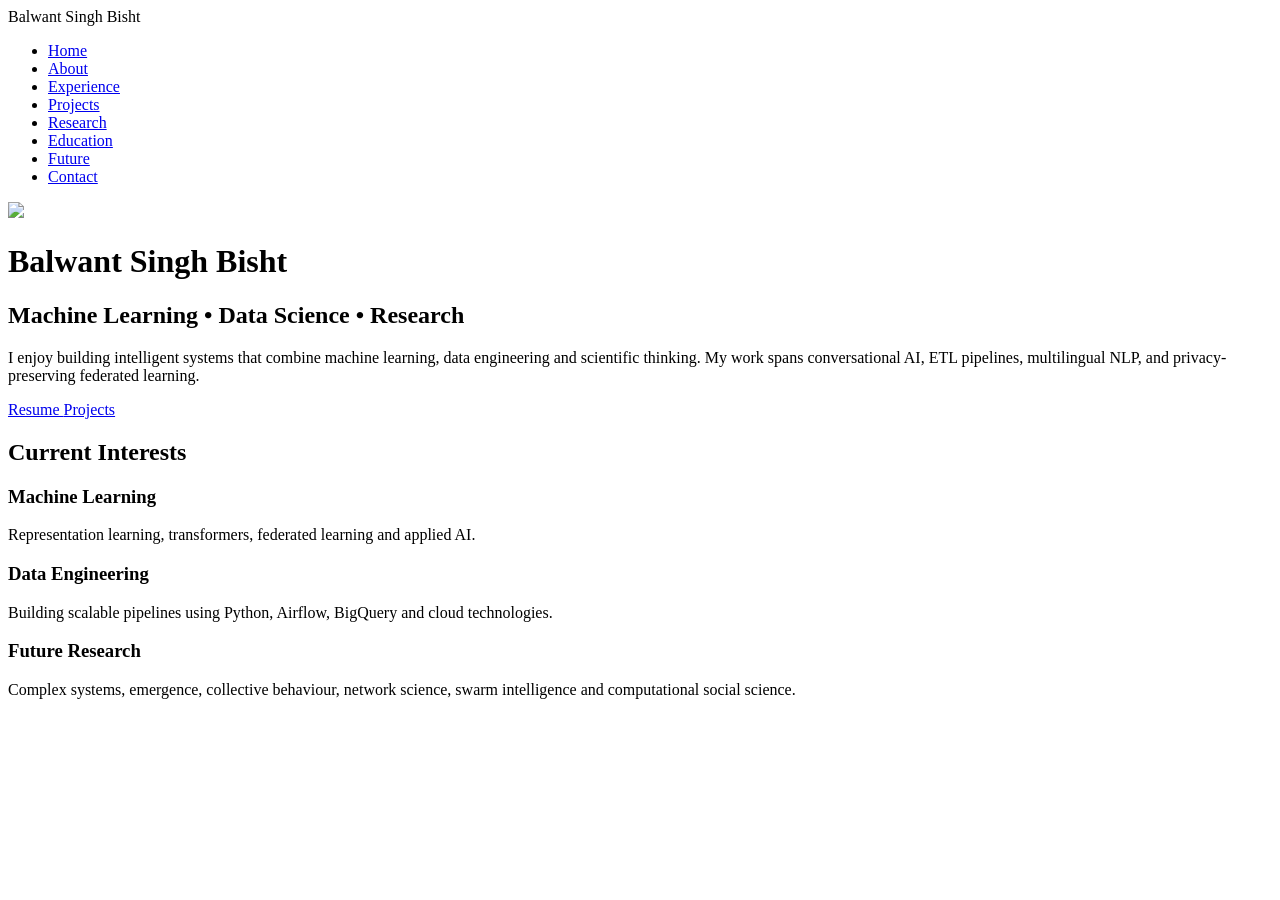
==== index.html @ 0a4e8324 "Update index.html" ====
<!DOCTYPE html>
<html lang="en">

<head>

<meta charset="UTF-8">
<meta name="viewport" content="width=device-width, initial-scale=1.0">

<title>Balwant Singh Bisht</title>

<link rel="stylesheet" href="css/style.css">

</head>

<body>

<nav>

<div class="logo">
Balwant Singh Bisht
</div>

<ul>

<li><a href="index.html">Home</a></li>

<li><a href="about.html">About</a></li>

<li><a href="experience.html">Experience</a></li>

<li><a href="projects.html">Projects</a></li>

<li><a href="publications.html">Research</a></li>

<li><a href="education.html">Education</a></li>

<li><a href="blog.html">Future</a></li>

<li><a href="contact.html">Contact</a></li>

</ul>

</nav>

<header class="hero">

<div class="hero-left">

<img src="images/profile.jpg">

</div>

<div class="hero-right">

<h1>Balwant Singh Bisht</h1>

<h2>
Machine Learning • Data Science • Research
</h2>

<p>

I enjoy building intelligent systems that combine machine learning,
data engineering and scientific thinking.
My work spans conversational AI, ETL pipelines, multilingual NLP,
and privacy-preserving federated learning.

</p>

<div class="buttons">

<a href="assets/resume.pdf" class="button">
Resume
</a>

<a href="projects.html" class="button secondary">
Projects
</a>

</div>

</div>

</header>

<section class="intro">

<h2>Current Interests</h2>

<div class="cards">

<div class="card">

<h3>Machine Learning</h3>

<p>

Representation learning, transformers,
federated learning and applied AI.

</p>

</div>

<div class="card">

<h3>Data Engineering</h3>

<p>

Building scalable pipelines using
Python, Airflow, BigQuery and cloud technologies.

</p>

</div>

<div class="card">

<h3>Future Research</h3>

<p>

Complex systems, emergence,
collective behaviour,
network science,
swarm intelligence
and computational social science.

</p>

</div>

</div>

</section>

</body>

</html>
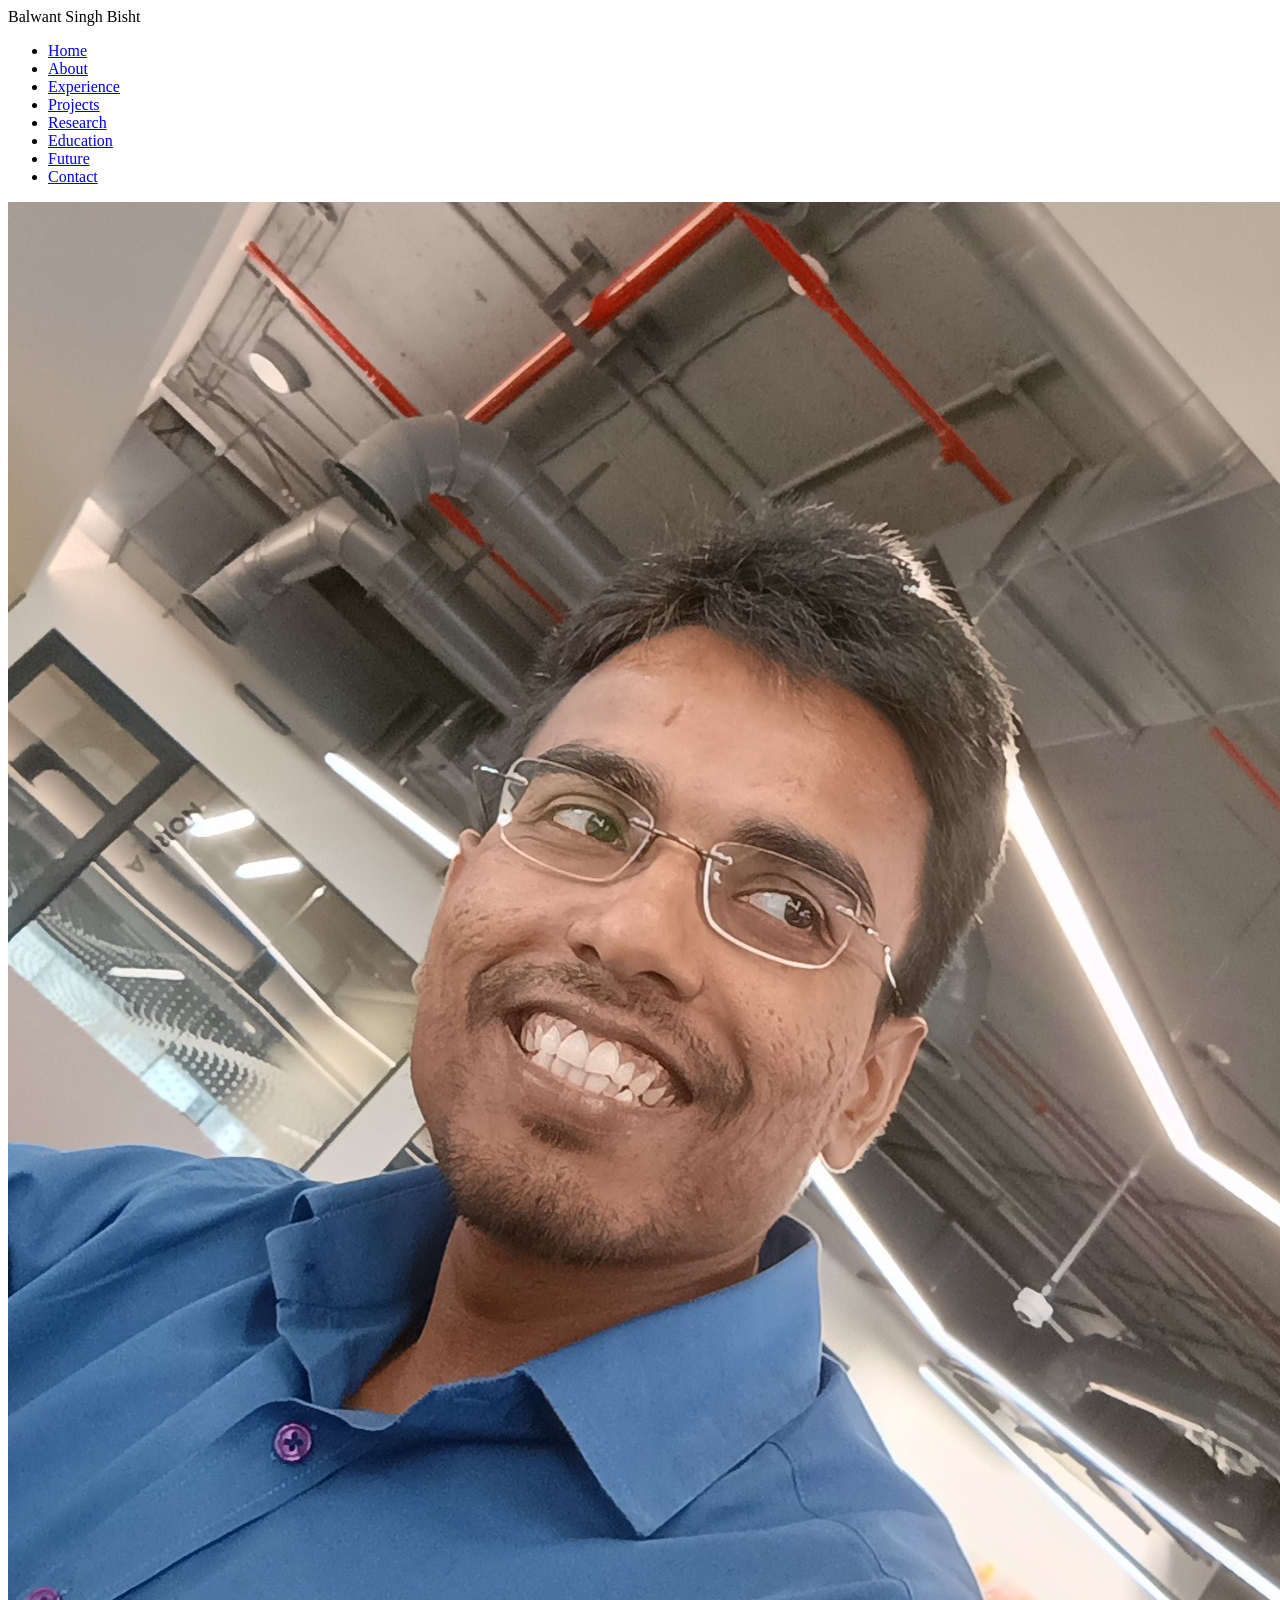
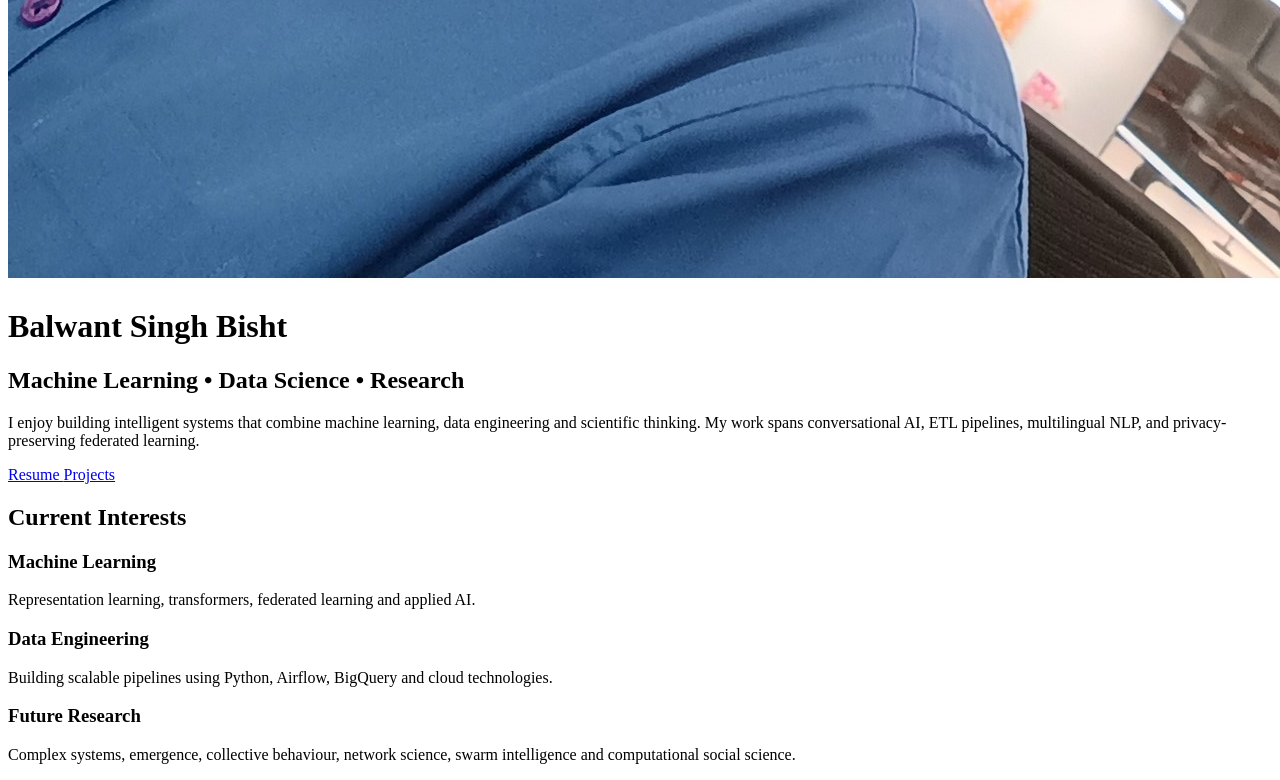
==== commit 75bd472b: "Update index.html" ====
--- a/index.html
+++ b/index.html
@@ -8,7 +8,10 @@
 
 <title>Balwant Singh Bisht</title>
 
-<link rel="stylesheet" href="css/style.css">
+<link rel="stylesheet" href="css/base.css">
+<link rel="stylesheet" href="css/navigation.css">
+<link rel="stylesheet" href="css/home.css">
+<link rel="stylesheet" href="css/footer.css">
 
 </head>
 
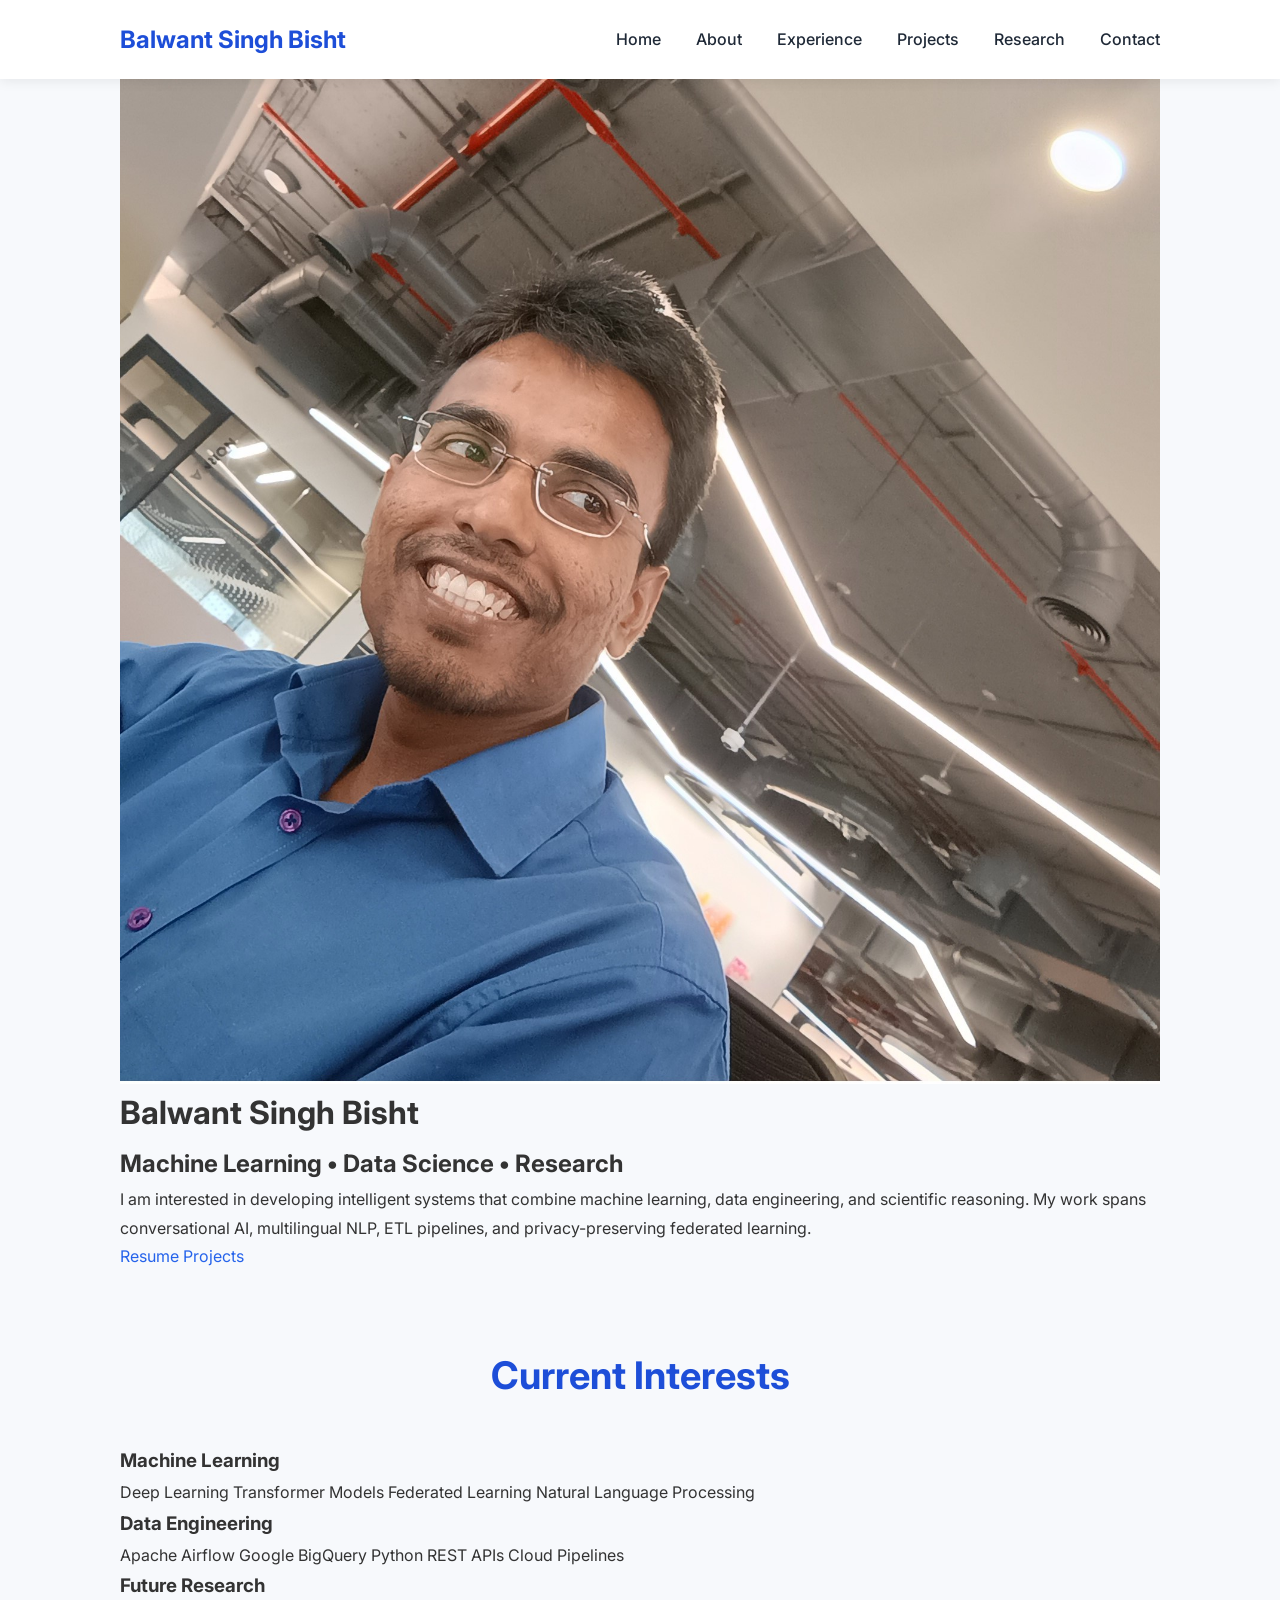
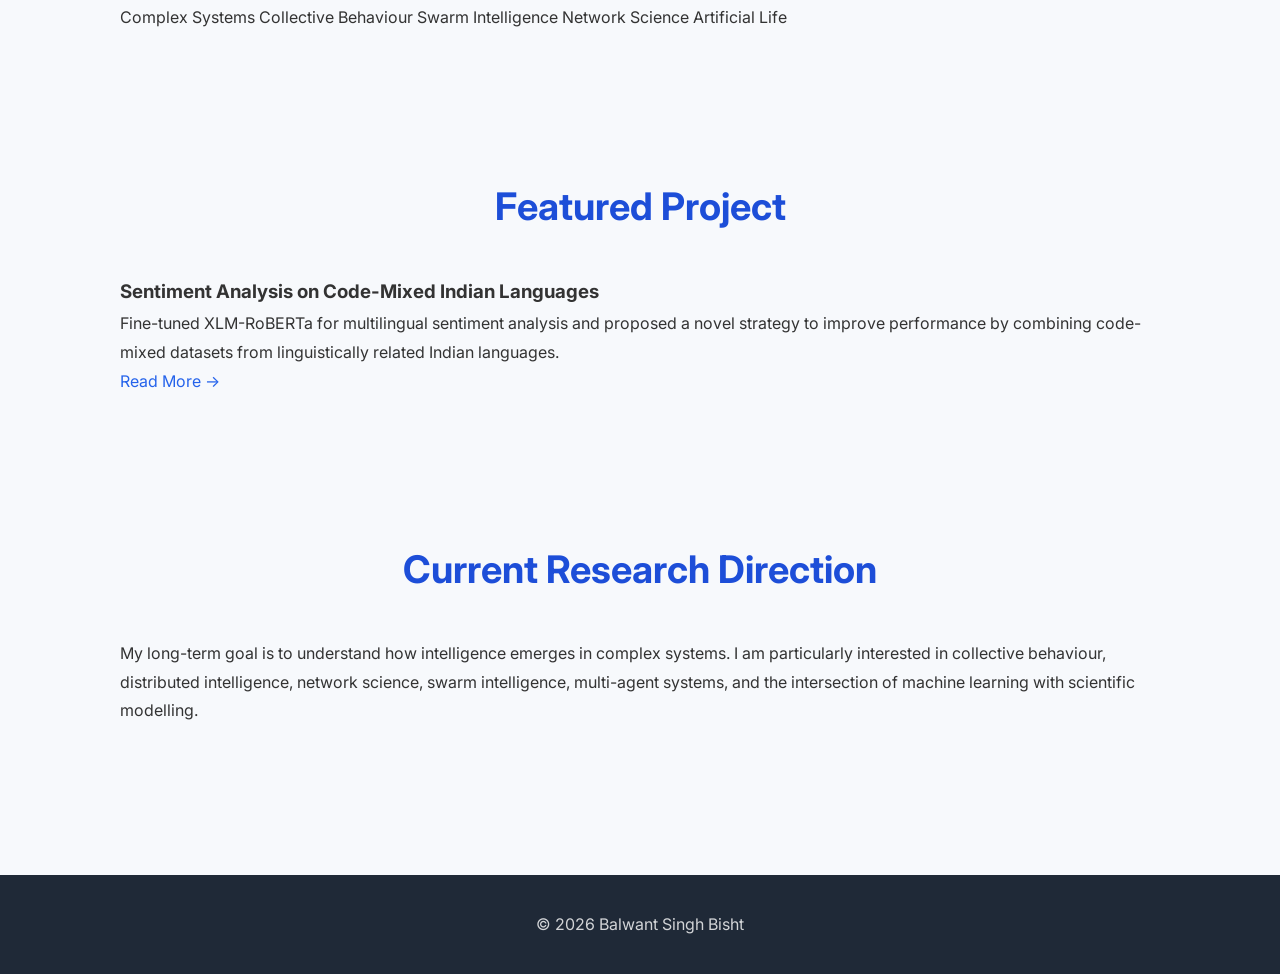
==== commit 07eaead9: "Update index.html" ====
--- a/index.html
+++ b/index.html
@@ -1,15 +1,21 @@
 <!DOCTYPE html>
+
 <html lang="en">
 
 <head>
 
 <meta charset="UTF-8">
-<meta name="viewport" content="width=device-width, initial-scale=1.0">
-
-<title>Balwant Singh Bisht</title>
+
+<meta name="viewport"
+content="width=device-width, initial-scale=1.0">
+
+<title>
+Balwant Singh Bisht
+</title>
 
 <link rel="stylesheet" href="css/base.css">
-<link rel="stylesheet" href="css/navigation.css">
+<link rel="stylesheet" href="css/layout.css">
+<link rel="stylesheet" href="css/navbar.css">
 <link rel="stylesheet" href="css/home.css">
 <link rel="stylesheet" href="css/footer.css">
 
@@ -19,8 +25,12 @@
 
 <nav>
 
+<div class="nav-container">
+
 <div class="logo">
+
 Balwant Singh Bisht
+
 </div>
 
 <ul>
@@ -33,51 +43,59 @@
 
 <li><a href="projects.html">Projects</a></li>
 
-<li><a href="publications.html">Research</a></li>
-
-<li><a href="education.html">Education</a></li>
-
-<li><a href="blog.html">Future</a></li>
+<li><a href="research.html">Research</a></li>
 
 <li><a href="contact.html">Contact</a></li>
 
 </ul>
 
+</div>
+
 </nav>
 
-<header class="hero">
-
-<div class="hero-left">
+<header class="hero container">
+
+<div class="hero-image">
 
 <img src="images/profile.jpg">
 
 </div>
 
-<div class="hero-right">
-
-<h1>Balwant Singh Bisht</h1>
+<div class="hero-text">
+
+<h1>
+
+Balwant Singh Bisht
+
+</h1>
 
 <h2>
+
 Machine Learning • Data Science • Research
-</h2>
-
-<p>
-
-I enjoy building intelligent systems that combine machine learning,
-data engineering and scientific thinking.
-My work spans conversational AI, ETL pipelines, multilingual NLP,
-and privacy-preserving federated learning.
-
-</p>
-
-<div class="buttons">
-
-<a href="assets/resume.pdf" class="button">
+
+</h2>
+
+<p>
+
+I am interested in developing intelligent systems that combine machine
+learning, data engineering, and scientific reasoning. My work spans
+conversational AI, multilingual NLP, ETL pipelines, and
+privacy-preserving federated learning.
+
+</p>
+
+<div class="hero-buttons">
+
+<a href="assets/resume.pdf">
+
 Resume
+
 </a>
 
-<a href="projects.html" class="button secondary">
+<a href="projects.html">
+
 Projects
+
 </a>
 
 </div>
@@ -86,51 +104,87 @@
 
 </header>
 
-<section class="intro">
-
-<h2>Current Interests</h2>
-
-<div class="cards">
-
-<div class="card">
-
-<h3>Machine Learning</h3>
-
-<p>
-
-Representation learning, transformers,
-federated learning and applied AI.
-
-</p>
-
-</div>
-
-<div class="card">
-
-<h3>Data Engineering</h3>
-
-<p>
-
-Building scalable pipelines using
-Python, Airflow, BigQuery and cloud technologies.
-
-</p>
-
-</div>
-
-<div class="card">
-
-<h3>Future Research</h3>
-
-<p>
-
-Complex systems, emergence,
-collective behaviour,
-network science,
-swarm intelligence
-and computational social science.
-
-</p>
+<section class="section">
+
+<div class="container">
+
+<h2 class="section-title">
+
+Current Interests
+
+</h2>
+
+<div class="interest-grid">
+
+<div class="interest-card">
+
+<h3>
+
+Machine Learning
+
+</h3>
+
+<p>
+
+Deep Learning
+
+Transformer Models
+
+Federated Learning
+
+Natural Language Processing
+
+</p>
+
+</div>
+
+<div class="interest-card">
+
+<h3>
+
+Data Engineering
+
+</h3>
+
+<p>
+
+Apache Airflow
+
+Google BigQuery
+
+Python
+
+REST APIs
+
+Cloud Pipelines
+
+</p>
+
+</div>
+
+<div class="interest-card">
+
+<h3>
+
+Future Research
+
+</h3>
+
+<p>
+
+Complex Systems
+
+Collective Behaviour
+
+Swarm Intelligence
+
+Network Science
+
+Artificial Life
+
+</p>
+
+</div>
 
 </div>
 
@@ -138,6 +192,78 @@
 
 </section>
 
+<section class="section light">
+
+<div class="container">
+
+<h2 class="section-title">
+
+Featured Project
+
+</h2>
+
+<div class="project-highlight">
+
+<h3>
+
+Sentiment Analysis on Code-Mixed Indian Languages
+
+</h3>
+
+<p>
+
+Fine-tuned XLM-RoBERTa for multilingual sentiment analysis and proposed
+a novel strategy to improve performance by combining code-mixed datasets
+from linguistically related Indian languages.
+
+</p>
+
+<a href="projects.html">
+
+Read More →
+
+</a>
+
+</div>
+
+</div>
+
+</section>
+
+<section class="section">
+
+<div class="container">
+
+<h2 class="section-title">
+
+Current Research Direction
+
+</h2>
+
+<p class="research-text">
+
+My long-term goal is to understand how intelligence emerges in complex
+systems. I am particularly interested in collective behaviour,
+distributed intelligence, network science, swarm intelligence,
+multi-agent systems, and the intersection of machine learning with
+scientific modelling.
+
+</p>
+
+</div>
+
+</section>
+
+<footer>
+
+<p>
+
+© 2026 Balwant Singh Bisht
+
+</p>
+
+</footer>
+
 </body>
 
 </html>
--- a/css/base.css
+++ b/css/base.css
@@ -0,0 +1,58 @@
+/* ==========================
+   Google Font
+========================== */
+
+@import url('https://fonts.googleapis.com/css2?family=Inter:wght@300;400;500;600;700&display=swap');
+
+*{
+    margin:0;
+    padding:0;
+    box-sizing:border-box;
+}
+
+html{
+    scroll-behavior:smooth;
+}
+
+body{
+
+    font-family:'Inter',sans-serif;
+
+    background:#f7f9fc;
+
+    color:#333;
+
+    line-height:1.8;
+
+}
+
+img{
+    max-width:100%;
+    display:block;
+}
+
+a{
+
+    color:#2563eb;
+
+    text-decoration:none;
+
+}
+
+a:hover{
+
+    color:#1d4ed8;
+
+}
+
+ul{
+
+    margin-left:25px;
+
+}
+
+li{
+
+    margin-bottom:10px;
+
+}
--- a/css/layout.css
+++ b/css/layout.css
@@ -0,0 +1,49 @@
+.container{
+
+    max-width:1100px;
+
+    margin:auto;
+
+    padding:0 30px;
+
+}
+
+.section{
+
+    padding:70px 0;
+
+}
+
+.section-title{
+
+    font-size:38px;
+
+    color:#1d4ed8;
+
+    margin-bottom:35px;
+
+    text-align:center;
+
+}
+
+.text{
+
+    font-size:18px;
+
+    color:#374151;
+
+    line-height:1.9;
+
+}
+
+.card{
+
+    background:white;
+
+    border-radius:15px;
+
+    padding:35px;
+
+    box-shadow:0 8px 20px rgba(0,0,0,.06);
+
+}
--- a/css/navbar.css
+++ b/css/navbar.css
@@ -0,0 +1,71 @@
+nav{
+
+    background:white;
+
+    position:sticky;
+
+    top:0;
+
+    z-index:1000;
+
+    box-shadow:0 2px 12px rgba(0,0,0,.08);
+
+}
+
+.nav-container{
+
+    max-width:1100px;
+
+    margin:auto;
+
+    display:flex;
+
+    justify-content:space-between;
+
+    align-items:center;
+
+    padding:18px 30px;
+
+}
+
+.logo{
+
+    font-size:24px;
+
+    font-weight:700;
+
+    color:#1d4ed8;
+
+}
+
+nav ul{
+
+    display:flex;
+
+    list-style:none;
+
+    gap:35px;
+
+}
+
+nav li{
+
+    margin:0;
+
+}
+
+nav a{
+
+    color:#1f2937;
+
+    font-weight:500;
+
+    transition:.2s;
+
+}
+
+nav a:hover{
+
+    color:#2563eb;
+
+}
--- a/css/footer.css
+++ b/css/footer.css
@@ -0,0 +1,19 @@
+footer{
+
+    background:#1f2937;
+
+    color:white;
+
+    text-align:center;
+
+    padding:35px;
+
+    margin-top:80px;
+
+}
+
+footer p{
+
+    opacity:.8;
+
+}
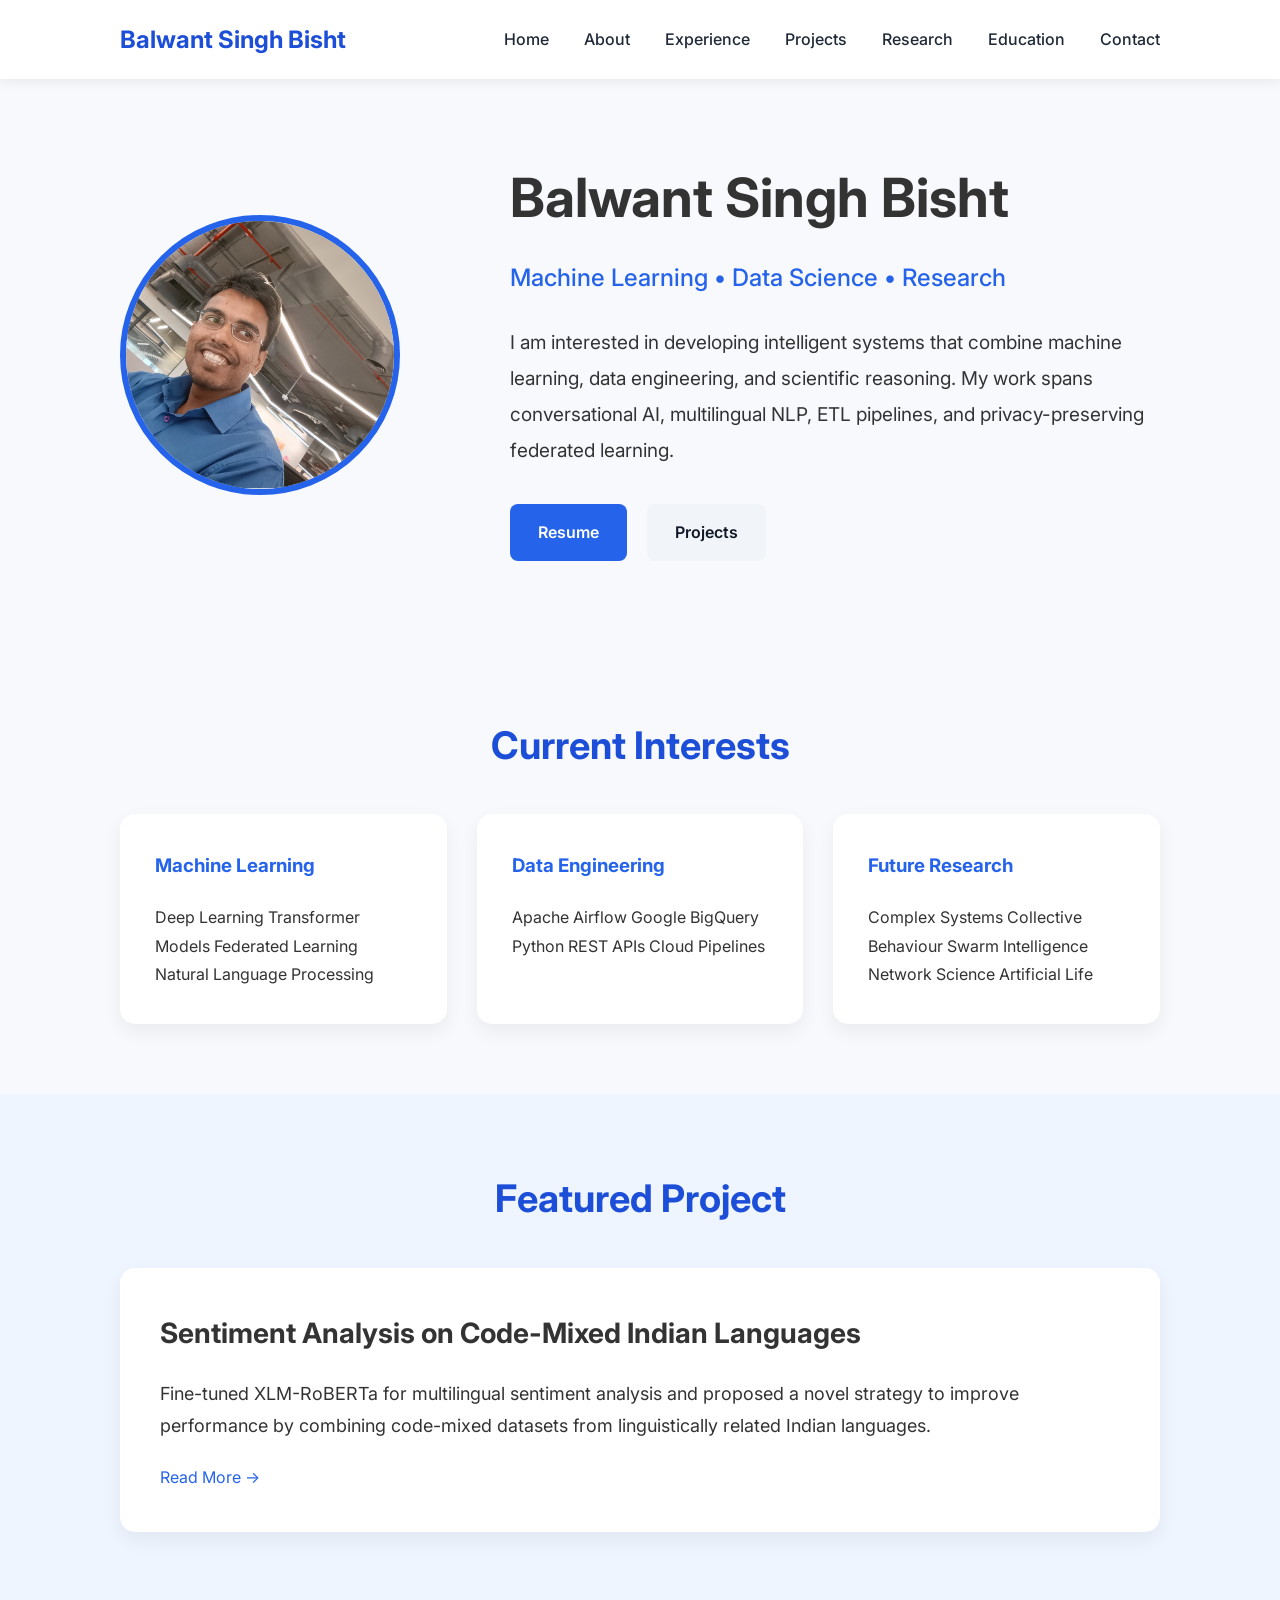
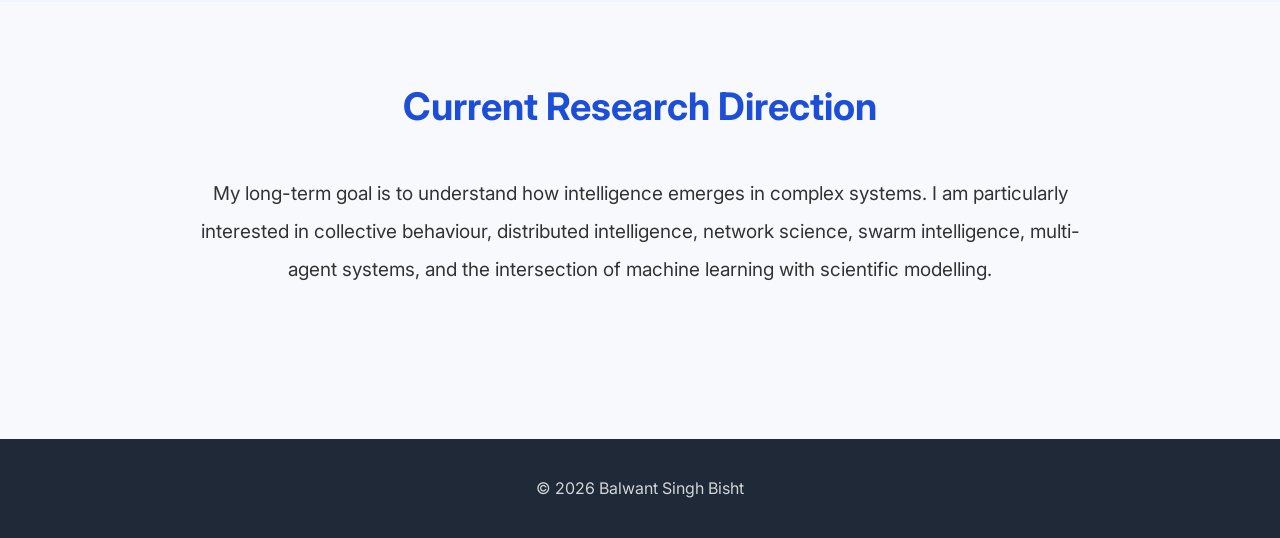
==== commit bc3272d7: "Update index.html" ====
--- a/index.html
+++ b/index.html
@@ -45,6 +45,8 @@
 
 <li><a href="research.html">Research</a></li>
 
+<li><a href="research.html">Education</a></li>
+
 <li><a href="contact.html">Contact</a></li>
 
 </ul>
--- a/css/home.css
+++ b/css/home.css
@@ -0,0 +1,191 @@
+.hero{
+
+display:grid;
+
+grid-template-columns:320px 1fr;
+
+gap:70px;
+
+align-items:center;
+
+padding-top:70px;
+
+padding-bottom:80px;
+
+}
+
+.hero-image img{
+
+width:280px;
+
+height:280px;
+
+border-radius:50%;
+
+object-fit:cover;
+
+border:6px solid #2563eb;
+
+}
+
+.hero h1{
+
+font-size:54px;
+
+margin-bottom:10px;
+
+}
+
+.hero h2{
+
+color:#2563eb;
+
+font-weight:500;
+
+margin-bottom:25px;
+
+}
+
+.hero p{
+
+font-size:19px;
+
+line-height:1.9;
+
+max-width:700px;
+
+}
+
+.hero-buttons{
+
+margin-top:35px;
+
+display:flex;
+
+gap:20px;
+
+}
+
+.hero-buttons a{
+
+background:#2563eb;
+
+color:white;
+
+padding:14px 28px;
+
+border-radius:8px;
+
+font-weight:600;
+
+}
+
+.hero-buttons a:last-child{
+
+background:#f1f5f9;
+
+color:#111827;
+
+}
+
+.interest-grid{
+
+display:grid;
+
+grid-template-columns:repeat(auto-fit,minmax(280px,1fr));
+
+gap:30px;
+
+}
+
+.interest-card{
+
+background:white;
+
+padding:35px;
+
+border-radius:15px;
+
+box-shadow:0 8px 20px rgba(0,0,0,.06);
+
+}
+
+.interest-card h3{
+
+margin-bottom:20px;
+
+color:#2563eb;
+
+}
+
+.light{
+
+background:#eef5ff;
+
+}
+
+.project-highlight{
+
+background:white;
+
+padding:40px;
+
+border-radius:15px;
+
+box-shadow:0 8px 20px rgba(0,0,0,.06);
+
+}
+
+.project-highlight h3{
+
+margin-bottom:20px;
+
+font-size:28px;
+
+}
+
+.project-highlight p{
+
+font-size:18px;
+
+margin-bottom:20px;
+
+}
+
+.research-text{
+
+max-width:900px;
+
+margin:auto;
+
+font-size:19px;
+
+text-align:center;
+
+line-height:2;
+
+}
+
+@media(max-width:850px){
+
+.hero{
+
+grid-template-columns:1fr;
+
+text-align:center;
+
+}
+
+.hero-image{
+
+margin:auto;
+
+}
+
+.hero-buttons{
+
+justify-content:center;
+
+}
+
+}
